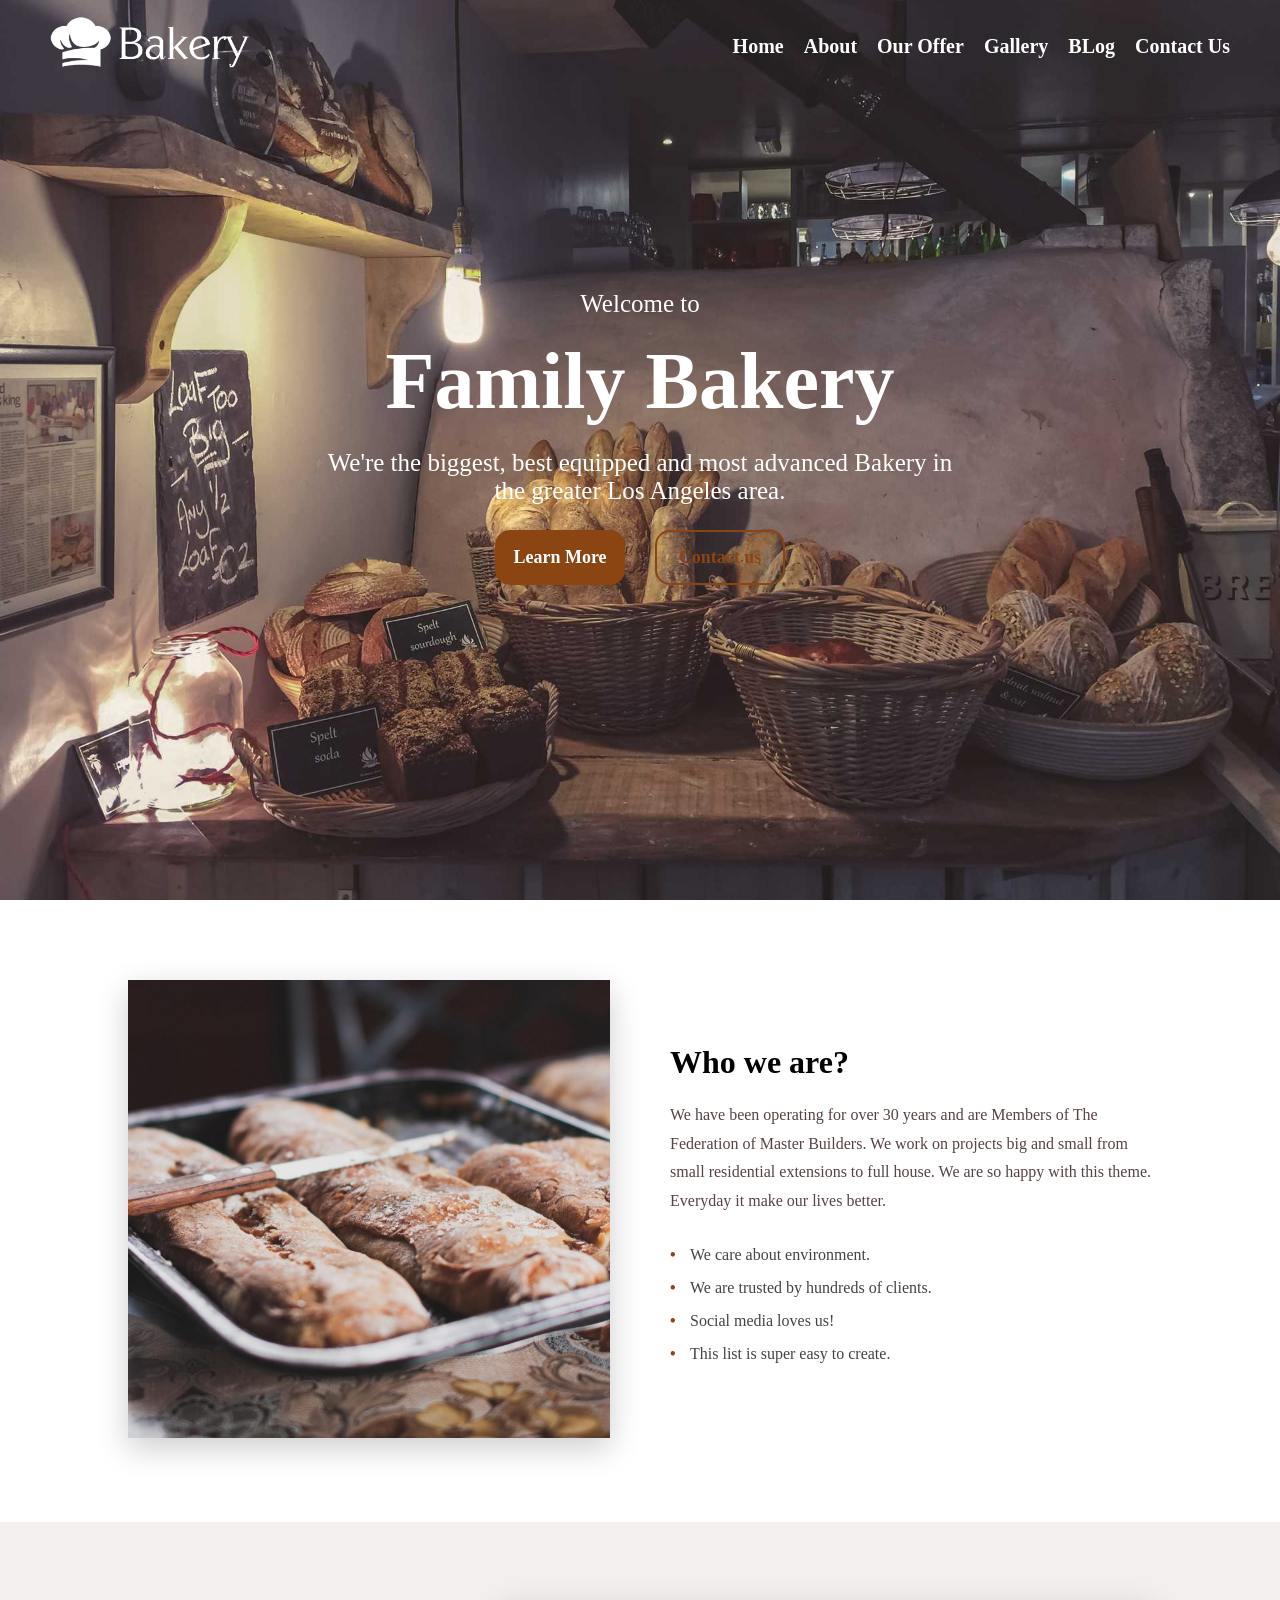
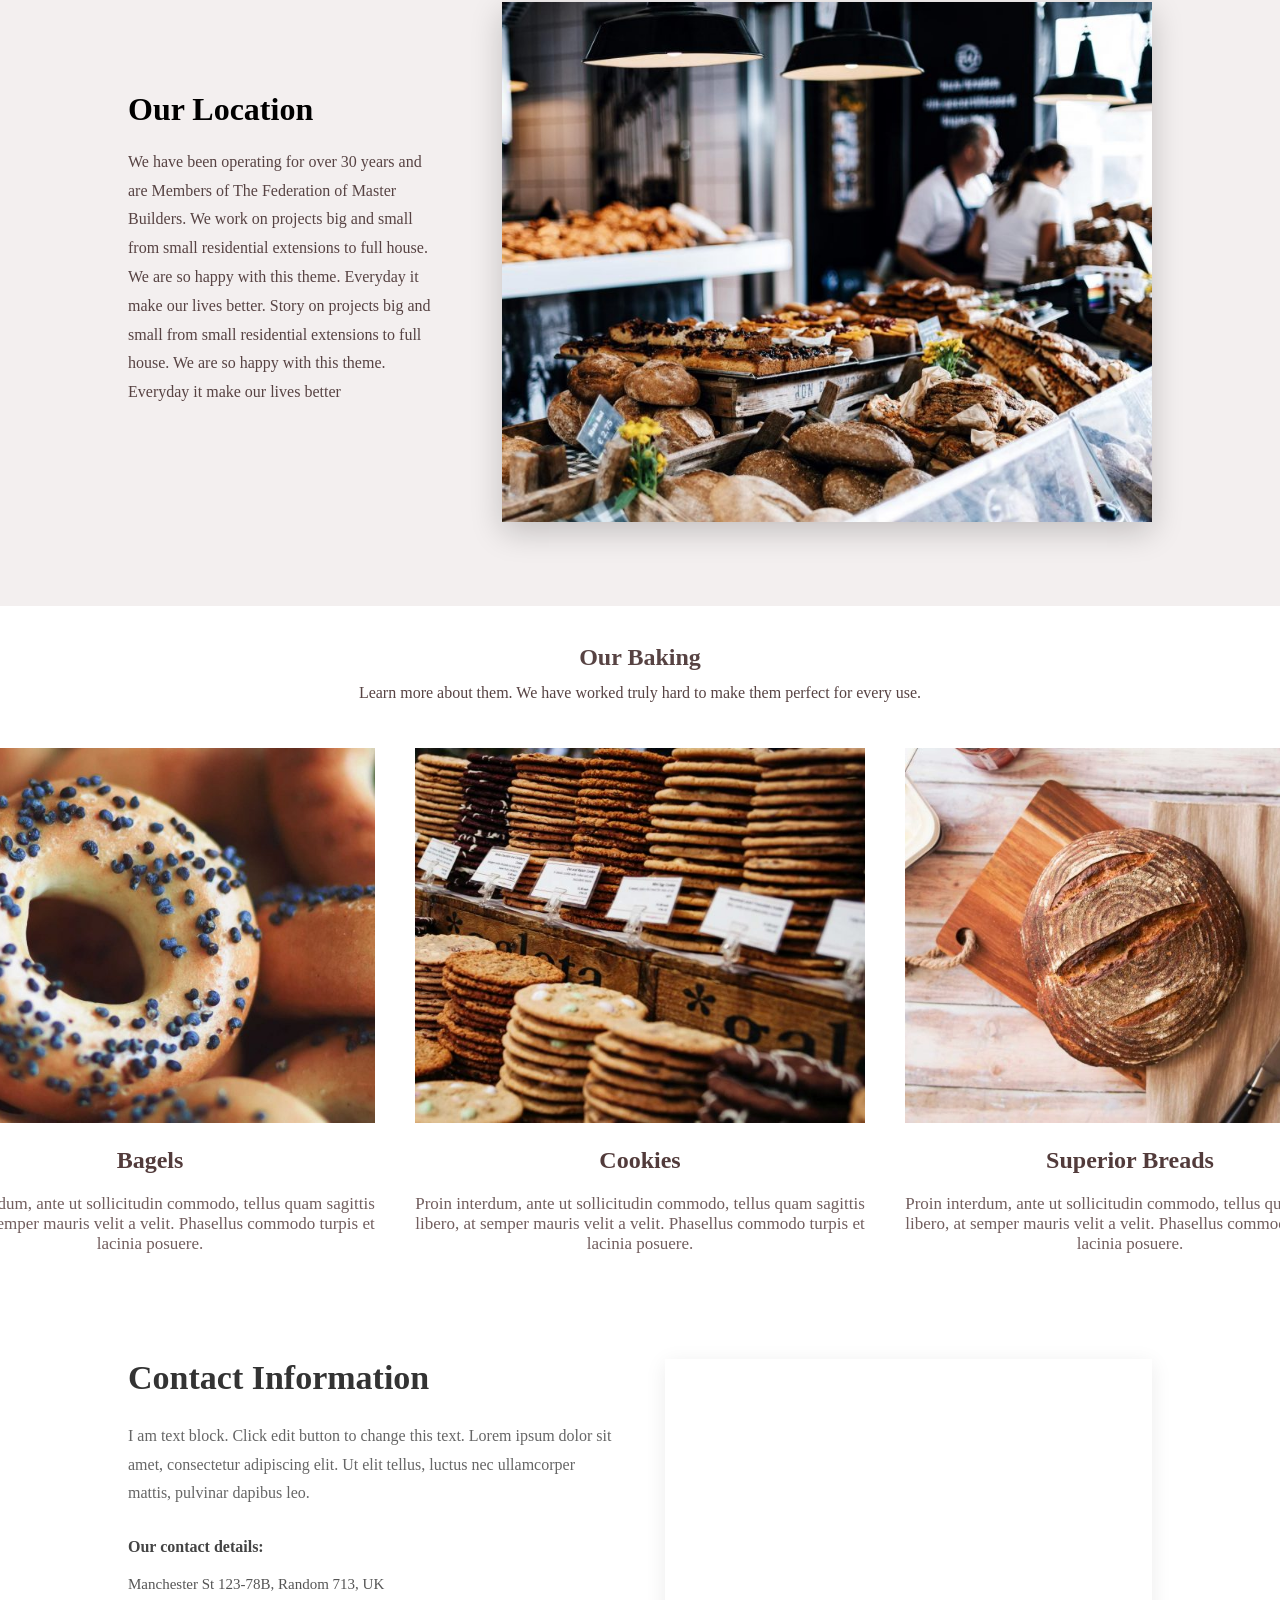
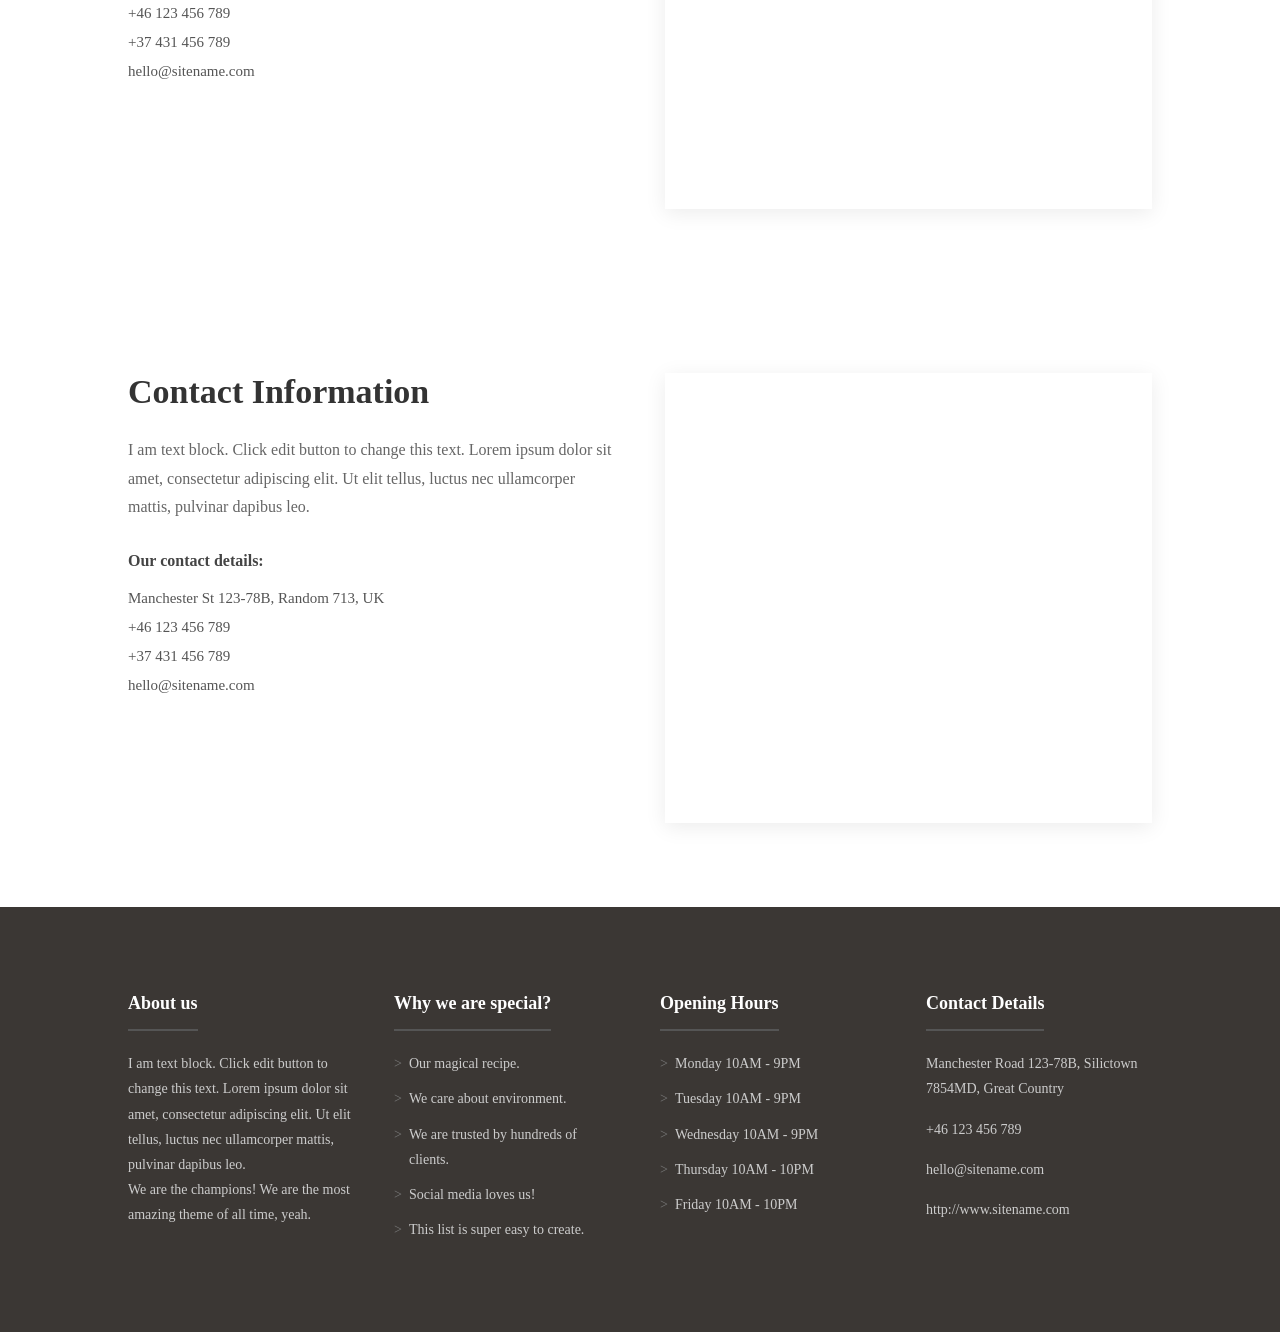
==== task-3/index.html @ ebe3245e "edit" ====
<!DOCTYPE html>
<html lang="en">

<head>
    <meta charset="UTF-8">
    <meta name="viewport" content="width=device-width, initial-scale=1.0">
    <title>Document</title>
    <link rel="stylesheet" href="style.css">
</head>

<body>
    <header class="header">

        <nav class="nav">
            <div class="icon">
                <img src="img/bakery-light-1.png" alt="icon" width="200px">
            </div>

            <ul class="link">
                <li><a href="#">Home</a></li>
                <li><a href="#">About</a></li>
                <li><a href="#">Our Offer</a></li>
                <li><a href="#">Gallery</a></li>
                <li><a href="#">BLog</a></li>
                <li><a href="#">Contact Us</a></li>
            </ul>
        </nav>

        <div class="welcome">
            Welcome to
            <h1>Family Bakery</h1>
            <p>We're the biggest, best equipped and most advanced Bakery in the greater Los Angeles area.</p>
            <div class="container">
                <button class="btn btn-brown">Learn More</button>

                <button class="btn btn-outline">Contact us</button>
            </div>
        </div>

    </header>

    <section class="first-section">

        <div class="section1-right">
            <img src="img/alexandru-stavrica-170390-800x760.jpg" alt="img1">
        </div>

        <div class="section1-left">
            <h2>Who we are?</h2>
            <p class="description">We have been operating for over 30 years and are Members of The Federation of Master
                Builders. We work on projects big and small from small residential extensions to full house. We are so
                happy with this theme. Everyday it make our lives better.</p>
            <div class="features-list">
                <h4>We care about environment.</h4>
                <h4>We are trusted by hundreds of clients.</h4>
                <h4>Social media loves us!</h4>
                <h4>This list is super easy to create.</h4>
            </div>
        </div>

    </section>
    <section class="second-section">

        <div class="section2-right">
            <h2>Our Location</h2>
            <p class="description">We have been operating for over 30 years and are Members of The Federation of Master
                Builders. We work on projects big and small from small residential extensions to full house. We are so
                happy with this theme. Everyday it make our lives better.

                Story on projects big and small from small residential extensions to full house. We are so happy with
                this theme. Everyday it make our lives better</p>
        </div>

        <div class="section2-left">
            <img src="img/full-2-800x640.jpg" alt="img2">
        </div>

    </section>

    <div class="title">
        <h2>Our Baking</h2>
        <p>Learn more about them. We have worked truly hard to make them perfect for every use.</p>
    </div>

    <section class="section-3">
        <div class="hema">
            <img src="img/stas-ovsky-123540-600x500.jpg" alt="img3" width="450">
            <h3>Bagels</h3>
            <p>Proin interdum, ante ut sollicitudin commodo, tellus quam sagittis libero, at semper mauris velit a
                velit. Phasellus commodo turpis et lacinia posuere.</p>
        </div>
        <div class="hema">
            <img src="img/clem-onojeghuo-206832-600x500.jpg" alt="img3" width="450">
            <h3>Cookies</h3>
            <p>Proin interdum, ante ut sollicitudin commodo, tellus quam sagittis libero, at semper mauris velit a
                velit. Phasellus commodo turpis et lacinia posuere.</p>
        </div>
        <div class="hema">
            <img src="img/ben-garratt-134774-600x500.jpg" alt="img3" width="450">
            <h3>Superior Breads</h3>
            <p>Proin interdum, ante ut sollicitudin commodo, tellus quam sagittis libero, at semper mauris velit a
                velit. Phasellus commodo turpis et lacinia posuere.</p>
        </div>
    </section>

    <section class="map-section">
        <div class="contact-description">
            <h2>Contact Information</h2>
            <p class="main-text">
                I am text block. Click edit button to change this text. Lorem ipsum dolor sit amet, consectetur
                adipiscing elit. Ut elit tellus, luctus nec ullamcorper mattis, pulvinar dapibus leo.
            </p>

            <p class="sub-heading">Our contact details:</p>

            <div class="details-list">
                <h4>Manchester St 123-78B, Random 713, UK</h4>
                <h4>+46 123 456 789</h4>
                <h4>+37 431 456 789</h4>
                <h4>hello@sitename.com</h4>
            </div>
        </div>

        <div class="location-box">
            <iframe
                src="https://www.google.com/maps/embed?pb=!1m18!1m12!1m3!1d3022.617543501625!2d-73.9854276!3d40.7484405!2m3!1f0!2f0!3f0!3m2!1i1024!2i768!4f13.1!3m3!1m2!1s0x89c259a9b3117469%3A0xd134e199a405a163!2sEmpire%20State%20Building!5e0!3m2!1sen!2sus!4v1647454743210!5m2!1sen!2sus"
                width="100%" height="450" style="border:0;" allowfullscreen="" loading="lazy"></iframe>
        </div>
    </section>

    <section class="map-section">
        <div class="contact-description">
            <h2>Contact Information</h2>
            <p class="main-text">
                I am text block. Click edit button to change this text. Lorem ipsum dolor sit amet, consectetur
                adipiscing elit. Ut elit tellus, luctus nec ullamcorper mattis, pulvinar dapibus leo.
            </p>
            <p class="sub-heading">Our contact details:</p>
            <div class="details-list">
                <h4>Manchester St 123-78B, Random 713, UK</h4>
                <h4>+46 123 456 789</h4>
                <h4>+37 431 456 789</h4>
                <h4>hello@sitename.com</h4>
            </div>
        </div>
        <div class="location-box">
            <iframe
                src="https://www.google.com/maps/embed?pb=!1m18!1m12!1m3!1d3022.412152703801!2d-73.9873196845939!3d40.75889497932629!2m3!1f0!2f0!3f0!3m2!1i1024!2i768!4f13.1!3m3!1m2!1s0x89c25850701bc97d%3A0x496030999086e118!2sTimes%20Square!5e0!3m2!1sen!2seg!4v1670000000000!5m2!1sen!2seg"
                width="100%" height="450" style="border:0;" allowfullscreen="" loading="lazy"></iframe>
        </div>
    </section>

    <footer class="main-footer">
        <div class="footer-container">
            <div class="footer-col">
                <h3>About us</h3>
                <p>I am text block. Click edit button to change this text. Lorem ipsum dolor sit amet, consectetur
                    adipiscing elit. Ut elit tellus, luctus nec ullamcorper mattis, pulvinar dapibus leo.</p>
                <p>We are the champions! We are the most amazing theme of all time, yeah.</p>
            </div>
            <div class="footer-col">
                <h3>Why we are special?</h3>
                <ul class="footer-links">
                    <li>Our magical recipe.</li>
                    <li>We care about environment.</li>
                    <li>We are trusted by hundreds of clients.</li>
                    <li>Social media loves us!</li>
                    <li>This list is super easy to create.</li>
                </ul>
            </div>
            <div class="footer-col">
                <h3>Opening Hours</h3>
                <ul class="footer-links">
                    <li>Monday 10AM - 9PM</li>
                    <li>Tuesday 10AM - 9PM</li>
                    <li>Wednesday 10AM - 9PM</li>
                    <li>Thursday 10AM - 10PM</li>
                    <li>Friday 10AM - 10PM</li>
                </ul>
            </div>
            <div class="footer-col">
                <h3>Contact Details</h3>
                <div class="footer-contact">
                    <p>Manchester Road 123-78B, Silictown 7854MD, Great Country</p>
                    <p>+46 123 456 789</p>
                    <p>hello@sitename.com</p>
                    <p>http://www.sitename.com</p>
                </div>
            </div>
        </div>
    </footer>

</body>

</html>
---- task-3/style.css ----
* {
    margin: 0;
    padding: 0;
    box-sizing: border-box;
    font-family: "Alegreya Sans";
}

.header {
    background-image: url(img/drew-coffman-1872.jpg);
    height: 100vh;
    background-size: cover;
    background-position: center;
    
}

.nav {
    height: auto;
    display: flex;
    justify-content: space-between;
    align-items: flex-start;
    position: fixed;
    width: 100%;
    z-index: 100;
}

.link {
    list-style: none;
    display: flex;
    gap: 20px;
    margin: 35px 50px 0 0;
}

.nav li a {
    color: #fff;
    text-decoration: none;
    font-weight: bold;
    transition: 0.3s;
    font-size: 20px;
}

.link li a:hover {
    color: #ff9900;
}

.icon {
    margin: 15px 0 0 50px ;
}
.welcome{
    position: absolute;
    top: 50%;                 /* انزل نص المسافة من فوق */
    left: 50%;                /* ادخل نص المسافة من الشمال */
    transform: translate(-50%, -50%); /* الحركة دي بتعوض حجم الـ div نفسه عشان يجي في السنتر بالملي */
    width: fit-content;
    height: fit-content;
    text-align: center;
    color: #fff;
    font-size: 25px;
}
.welcome h1{
    font-size: 80px;
    margin: 15px 0 20px 0;    
    line-height: 1.2em;
}

.btn {
    width: 130px;         
    height: 55px;         
    font-size: 18px;      
    font-weight: bold;     
    border-radius: 15px;    
    transition: 0.3s;      
    margin: 25px 15px;         
    cursor: pointer;
    
    display: inline-flex;
    justify-content: center;
    align-items: center;
    text-align: center;
}

.btn-brown {
    background-color: #8B4513; 
    color: white;             
    border: none;              
}

.btn-brown:hover {
    background-color: #725845; 
}


.btn-outline {
    background-color: transparent;
    color: #8B4513;              
    border: 2px solid #8B4513;    
}

.btn-outline:hover {
    background-color: #8B4513;     
    color: white;                 
}

.container {
    display: flex;
    justify-content: center;
    align-items: center;
}

.first-section {
    display: flex;
    align-items: center;
    justify-content: center;
    padding: 80px 10%; 
    gap: 60px; 
    background-color: #fff;
}

.section1-right {
    flex: 1;
}

.section1-right img {
    width: 100%;
    max-width: 600px;
    height: auto;
    box-shadow: 0 10px 30px rgba(0,0,0,0.2); 
}

.section1-left {
    flex: 1;
}

.section1-left h2 {
    font-size: 32px;
    margin-bottom: 20px;
    font-family: 'Georgia', serif; 
}

.description {
    font-size: 16px;
    line-height: 1.8;
    color: #574343;
    margin-bottom: 30px;
}

.features-list h4 {
    font-size: 16px;
    font-weight: 500;
    color: #444;
    margin-bottom: 15px;
    padding-left: 20px;
    position: relative;
}


.features-list h4::before {
    content: "•"; 
    color: #8B4513; 
    font-weight: bold;
    position: absolute;
    left: 0;
}

/* التجاوب للموبايل */
@media (max-width: 768px) {
    .first-section {
        flex-direction: column;
        padding: 40px 5%;
        text-align: center;
    }
    
    .features-list h4 {
        padding-left: 0;
    }
    
    .features-list h4::before {
        display: none; 
    }
}
.second-section{
    display: flex;
    justify-content: center;
    align-items: center;
    padding: 80px 10%; 
    gap: 60px; 
    background-color: #f3efef;
}

.section2-right h2 {
    font-size: 32px;
    margin-bottom: 20px;
    font-family: 'Georgia', serif; 
}

.section2-right{
    flex: 1;
}

.section2-left img{
    width: 100%;
    max-width: 650px;
    height: auto;
    box-shadow: 0 10px 30px rgba(0,0,0,0.2);
}
@media (max-width: 768px) {
    .second-section{
        flex-direction: column;
        padding: 40px 5%;
        text-align: center;
    }
}

.title{
    font-size: 16px;
    line-height: 1.8;
    color: #574343;
    margin: 30px 0 30px 0;
    text-align: center;
}

.section-3{
    text-align: center;
    display: flex;
    justify-content: center;
    align-items: center;
    padding: 10px 10%;
    gap: 40px;
}

.section-3 h3{
    font-size: 24px;
    color: #523b3b;
    margin: 20px 0 15px 0;
    text-align: center;
}

.section-3 p{
    font-size: 17px;
    color: #725e5e;
    margin: 20px 0 15px 0;
    text-align: center;
}


.map-section {
    display: flex;
    justify-content: space-between;
    align-items: flex-start;
    padding: 80px 10%; 
    gap: 50px;
    background-color: #fff;
}

.contact-description {
    flex: 1;
}

.contact-description h2 {
    font-family: 'Georgia', serif; 
    font-size: 34px;
    margin-bottom: 25px;
    color: #333;
}

.main-text {
    font-size: 16px;
    color: #666;
    line-height: 1.8;
    margin-bottom: 30px;
}

.sub-heading {
    font-weight: bold;
    color: #444;
    margin-bottom: 20px;
}


.details-list h4 {
    font-size: 15px;
    font-weight: 400; 
    color: #555;
    margin-bottom: 12px;
}


.location-box {
    flex: 1;
}

.location-box iframe {
    width: 100%;
    border: none;
    box-shadow: 0 4px 20px rgba(0,0,0,0.08); 
}

@media (max-width: 992px) {
    .map-section {
        flex-direction: column; 
        padding: 40px 5%;
    }

    .location-box {
        width: 100%;
    }
}
.main-footer {
    background-color: #3b3734;
    color: #ccc;
    padding: 80px 10%;
    font-size: 14px;
    line-height: 1.8;
}

.footer-container {
    display: grid;
    grid-template-columns: repeat(4, 1fr);
    gap: 40px;
}

.footer-col h3 {
    color: white;
    font-size: 18px;
    margin-bottom: 20px;
    padding-bottom: 10px;
    border-bottom: 2px solid #555;
    display: inline-block;
}

.footer-links {
    list-style: none;
}

.footer-links li {
    margin-bottom: 10px;
    position: relative;
    padding-left: 15px;
}

.footer-links li::before {
    content: ">";
    position: absolute;
    left: 0;
    color: #777;
}

.footer-contact p {
    margin-bottom: 15px;
}

@media (max-width: 600px) {
    .footer-container {
        grid-template-columns: 1fr;
    }
}
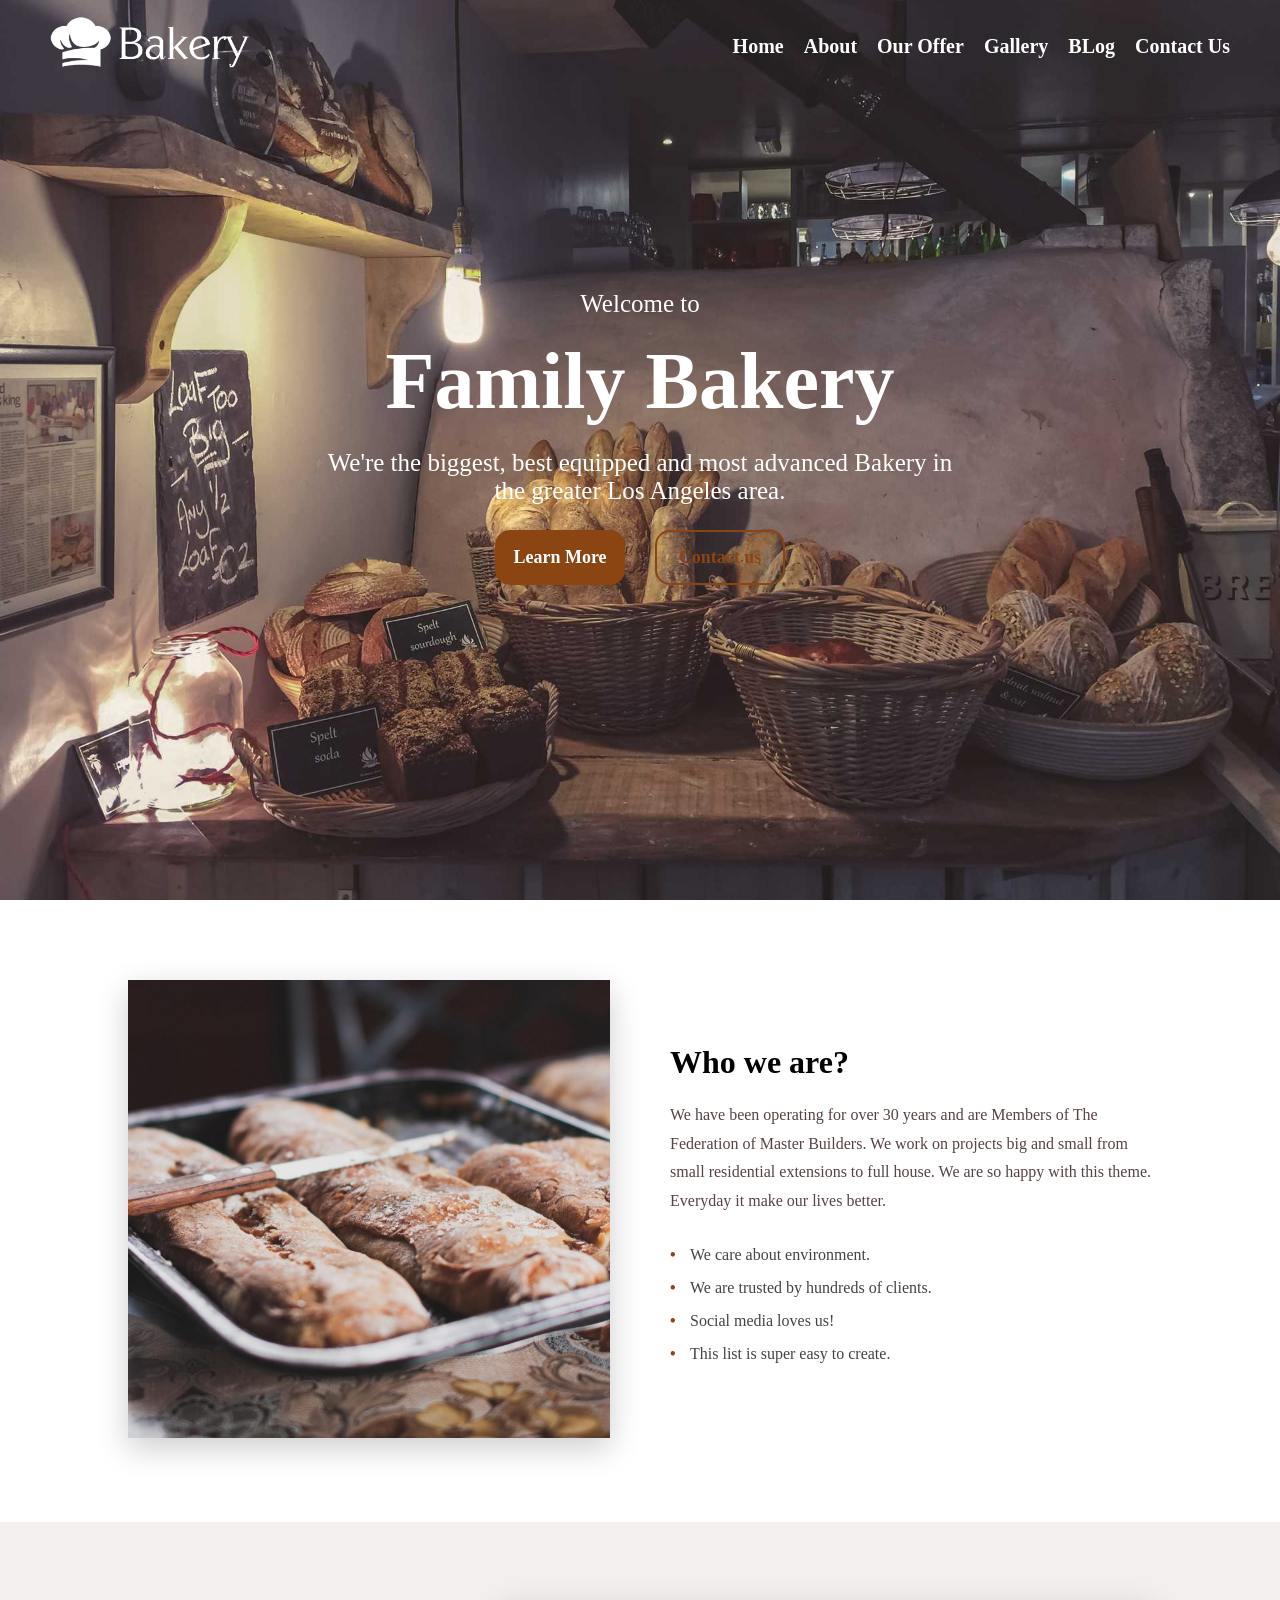
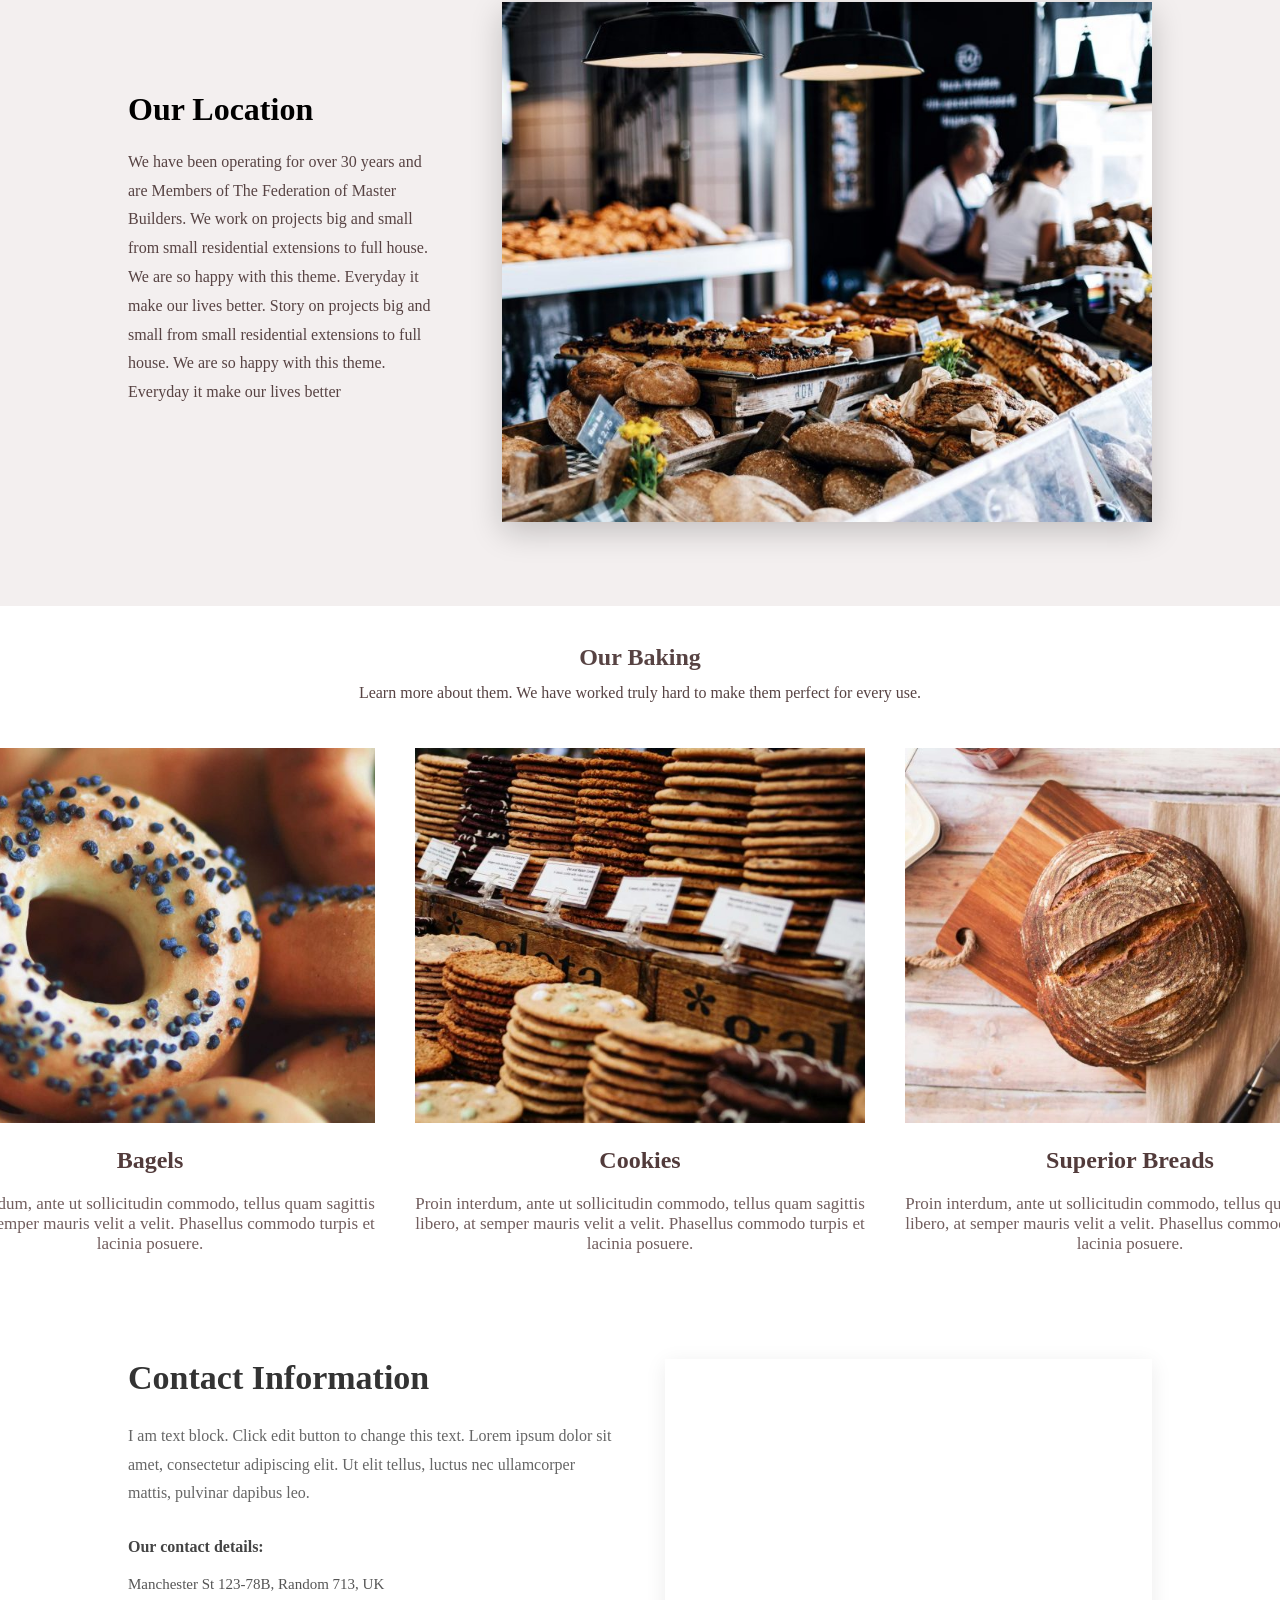
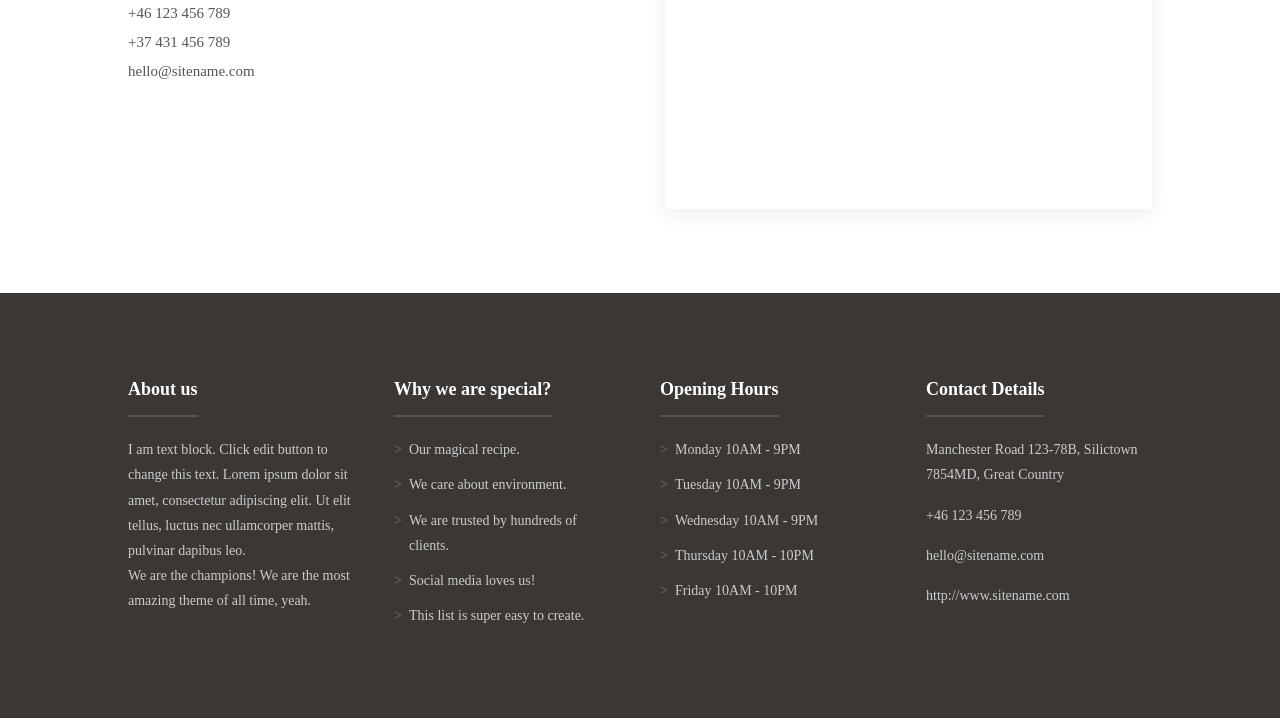
==== commit 8cce8af0: "edit" ====
--- a/task-3/index.html
+++ b/task-3/index.html
@@ -128,27 +128,7 @@
         </div>
     </section>
 
-    <section class="map-section">
-        <div class="contact-description">
-            <h2>Contact Information</h2>
-            <p class="main-text">
-                I am text block. Click edit button to change this text. Lorem ipsum dolor sit amet, consectetur
-                adipiscing elit. Ut elit tellus, luctus nec ullamcorper mattis, pulvinar dapibus leo.
-            </p>
-            <p class="sub-heading">Our contact details:</p>
-            <div class="details-list">
-                <h4>Manchester St 123-78B, Random 713, UK</h4>
-                <h4>+46 123 456 789</h4>
-                <h4>+37 431 456 789</h4>
-                <h4>hello@sitename.com</h4>
-            </div>
-        </div>
-        <div class="location-box">
-            <iframe
-                src="https://www.google.com/maps/embed?pb=!1m18!1m12!1m3!1d3022.412152703801!2d-73.9873196845939!3d40.75889497932629!2m3!1f0!2f0!3f0!3m2!1i1024!2i768!4f13.1!3m3!1m2!1s0x89c25850701bc97d%3A0x496030999086e118!2sTimes%20Square!5e0!3m2!1sen!2seg!4v1670000000000!5m2!1sen!2seg"
-                width="100%" height="450" style="border:0;" allowfullscreen="" loading="lazy"></iframe>
-        </div>
-    </section>
+    
 
     <footer class="main-footer">
         <div class="footer-container">
